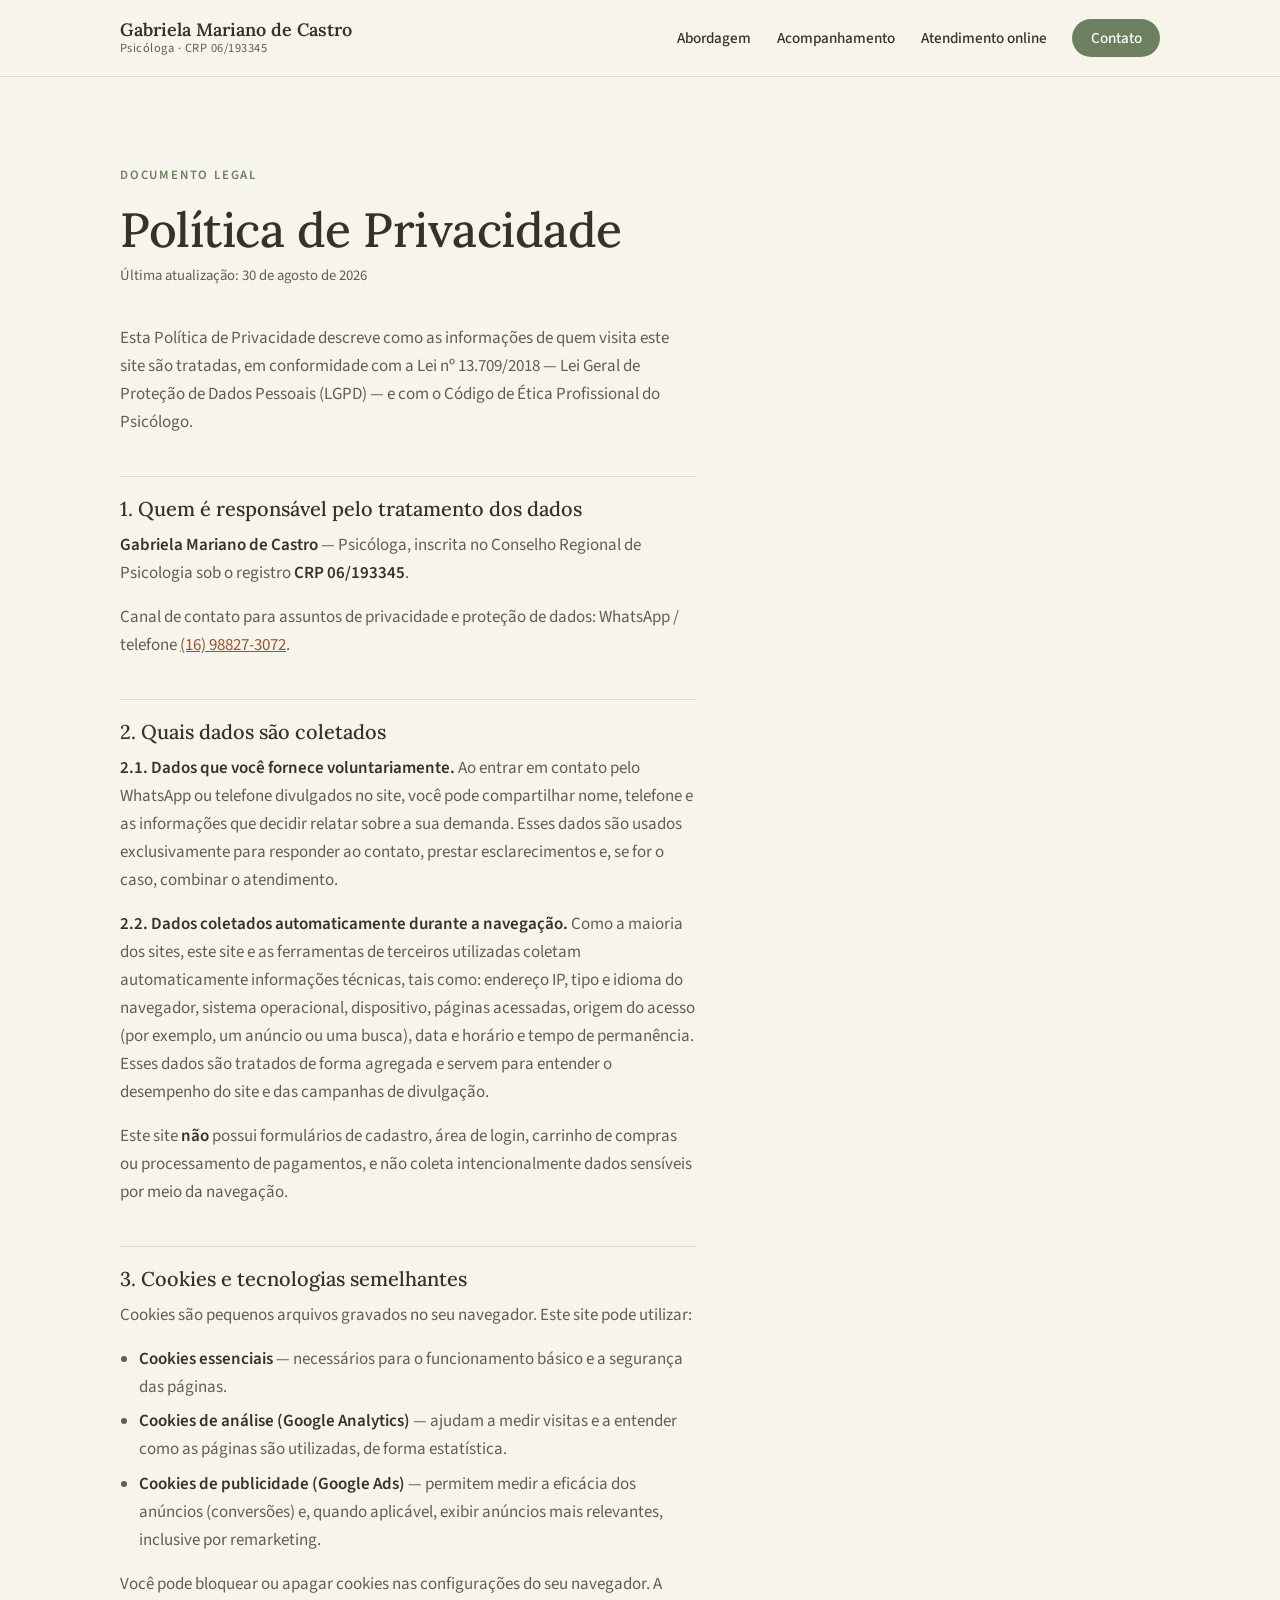
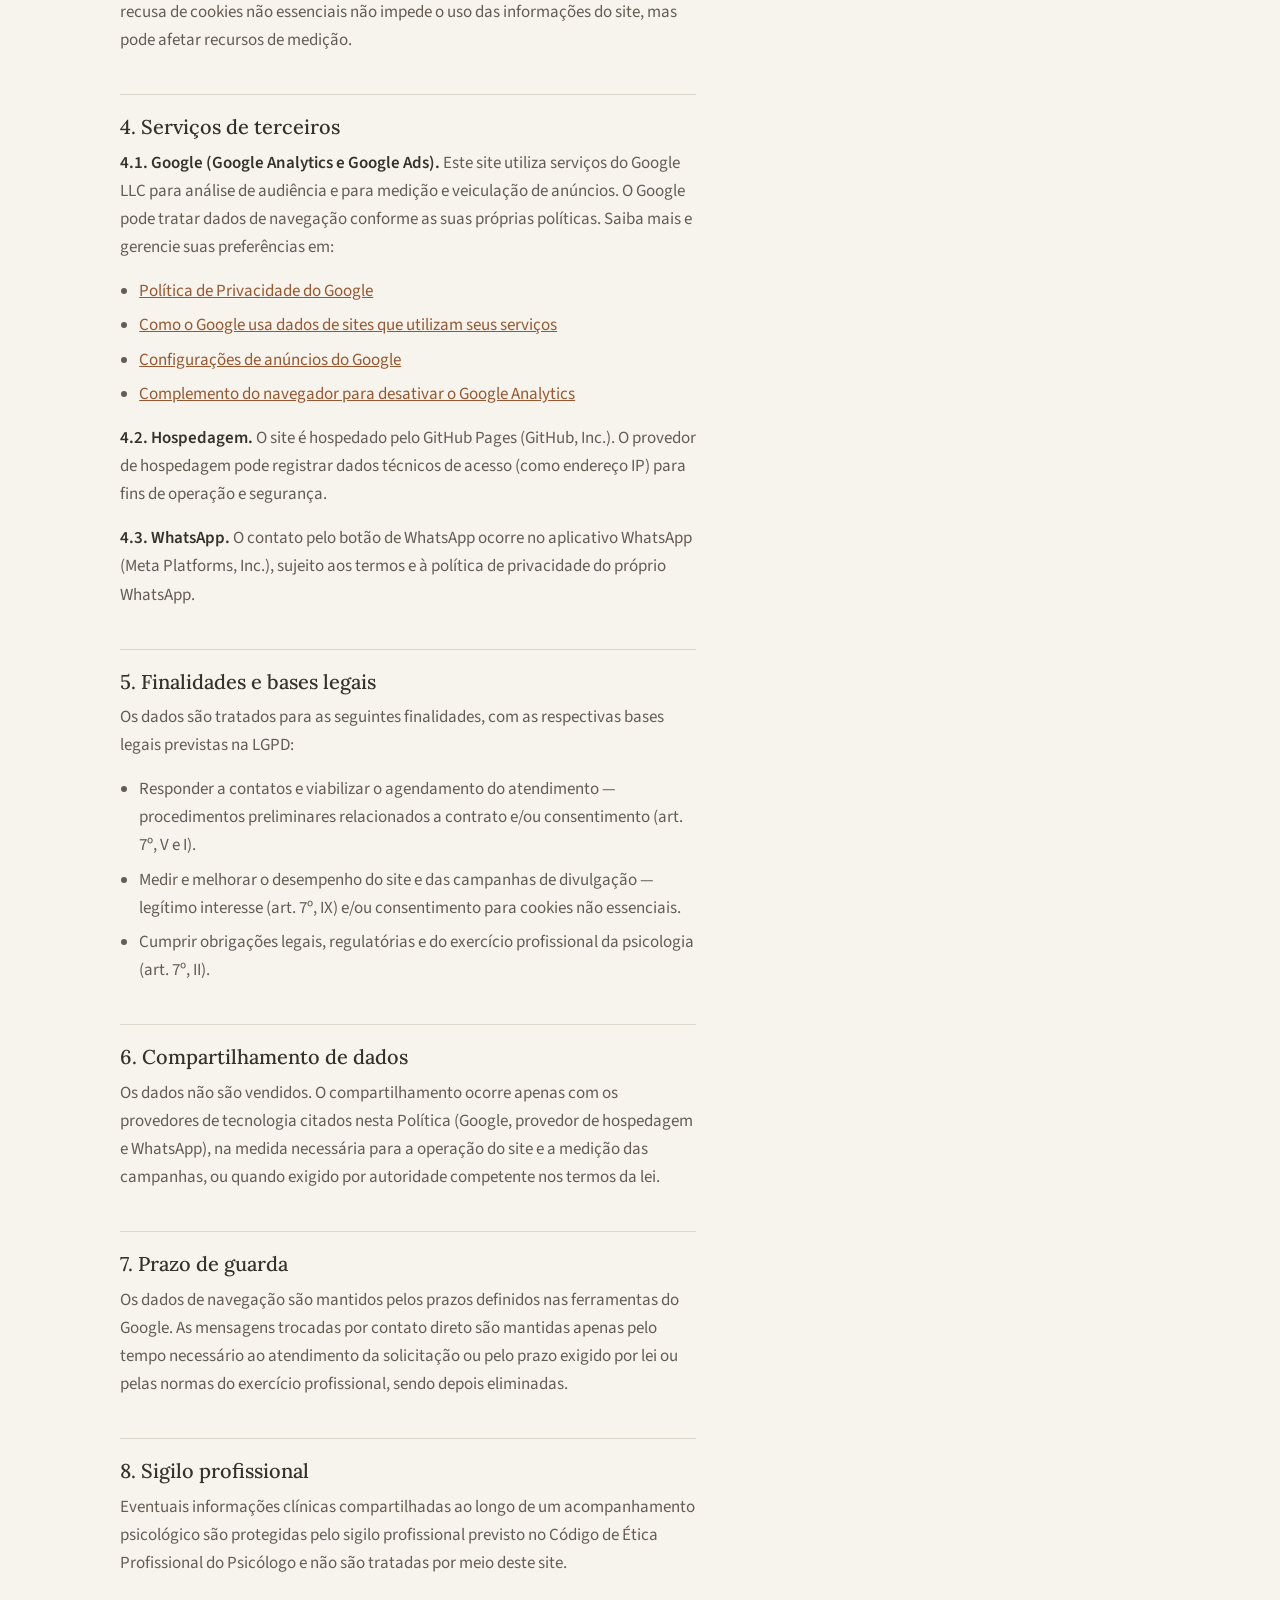
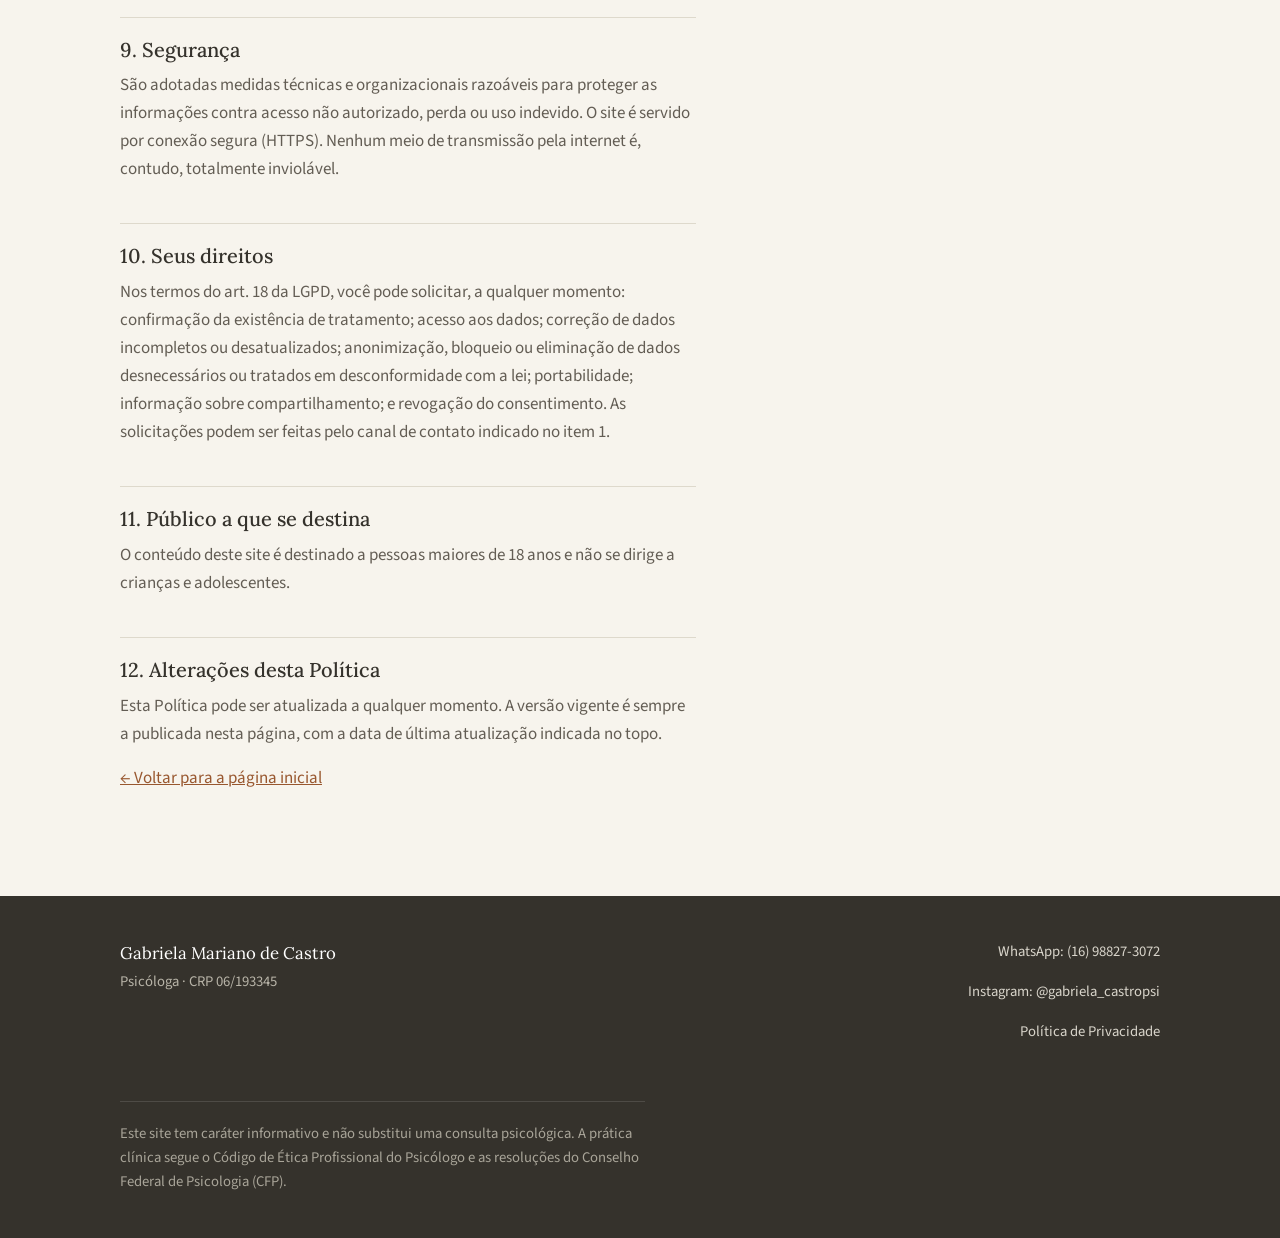
==== politica-de-privacidade.html @ 82c55e6b "Adiciona pagina de Politica de Privacidade (LGPD + Google Ads) e link no rodape" ====
<!DOCTYPE html>
<html lang="pt-BR">
<head>
  <meta charset="UTF-8" />
  <meta name="viewport" content="width=device-width, initial-scale=1.0" />
  <title>Política de Privacidade | Gabriela Mariano de Castro · Psicologia</title>
  <meta name="description" content="Política de Privacidade do site de Gabriela Mariano de Castro (CRP 06/193345): como os dados de navegação e de contato são tratados, uso de cookies, Google Analytics e Google Ads, e seus direitos conforme a LGPD." />
  <meta name="robots" content="index, follow" />

  <link rel="preconnect" href="https://fonts.googleapis.com" />
  <link rel="preconnect" href="https://fonts.gstatic.com" crossorigin />
  <link href="https://fonts.googleapis.com/css2?family=Lora:ital,wght@0,400;0,500;0,600;1,400&family=Source+Sans+3:wght@300;400;500;600&display=swap" rel="stylesheet" />
  <link rel="stylesheet" href="styles.css" />
</head>
<body>
  <a class="skip-link" href="#conteudo">Ir para o conteúdo</a>

  <header class="site-header is-scrolled" id="topo">
    <div class="wrap header-inner">
      <a class="brand" href="index.html">
        <span class="brand-name">Gabriela Mariano de Castro</span>
        <span class="brand-role">Psicóloga · CRP 06/193345</span>
      </a>
      <nav class="nav" aria-label="Navegação principal">
        <ul class="nav-list" id="menu">
          <li><a href="index.html#abordagem">Abordagem</a></li>
          <li><a href="index.html#acompanhamento">Acompanhamento</a></li>
          <li><a href="index.html#online">Atendimento online</a></li>
          <li><a class="nav-cta" href="index.html#contato">Contato</a></li>
        </ul>
      </nav>
    </div>
  </header>

  <main id="conteudo">
    <section class="section legal">
      <div class="wrap">
        <p class="eyebrow">Documento legal</p>
        <h1>Política de Privacidade</h1>
        <p class="legal-updated">Última atualização: 30 de agosto de 2026</p>

        <div class="prose legal-body">
          <p>
            Esta Política de Privacidade descreve como as informações de quem visita
            este site são tratadas, em conformidade com a Lei nº 13.709/2018 — Lei
            Geral de Proteção de Dados Pessoais (LGPD) — e com o Código de Ética
            Profissional do Psicólogo.
          </p>

          <h2>1. Quem é responsável pelo tratamento dos dados</h2>
          <p>
            <strong>Gabriela Mariano de Castro</strong> — Psicóloga, inscrita no
            Conselho Regional de Psicologia sob o registro <strong>CRP 06/193345</strong>.
          </p>
          <p>
            Canal de contato para assuntos de privacidade e proteção de dados:
            WhatsApp / telefone <a href="https://wa.me/5516988273072" target="_blank" rel="noopener">(16) 98827-3072</a>.
          </p>

          <h2>2. Quais dados são coletados</h2>
          <p><strong>2.1. Dados que você fornece voluntariamente.</strong> Ao entrar
          em contato pelo WhatsApp ou telefone divulgados no site, você pode
          compartilhar nome, telefone e as informações que decidir relatar sobre a
          sua demanda. Esses dados são usados exclusivamente para responder ao
          contato, prestar esclarecimentos e, se for o caso, combinar o atendimento.</p>

          <p><strong>2.2. Dados coletados automaticamente durante a navegação.</strong>
          Como a maioria dos sites, este site e as ferramentas de terceiros
          utilizadas coletam automaticamente informações técnicas, tais como:
          endereço IP, tipo e idioma do navegador, sistema operacional, dispositivo,
          páginas acessadas, origem do acesso (por exemplo, um anúncio ou uma busca),
          data e horário e tempo de permanência. Esses dados são tratados de forma
          agregada e servem para entender o desempenho do site e das campanhas de
          divulgação.</p>

          <p>Este site <strong>não</strong> possui formulários de cadastro, área de
          login, carrinho de compras ou processamento de pagamentos, e não coleta
          intencionalmente dados sensíveis por meio da navegação.</p>

          <h2>3. Cookies e tecnologias semelhantes</h2>
          <p>Cookies são pequenos arquivos gravados no seu navegador. Este site pode
          utilizar:</p>
          <ul>
            <li><strong>Cookies essenciais</strong> — necessários para o funcionamento
            básico e a segurança das páginas.</li>
            <li><strong>Cookies de análise (Google Analytics)</strong> — ajudam a
            medir visitas e a entender como as páginas são utilizadas, de forma
            estatística.</li>
            <li><strong>Cookies de publicidade (Google Ads)</strong> — permitem medir
            a eficácia dos anúncios (conversões) e, quando aplicável, exibir anúncios
            mais relevantes, inclusive por remarketing.</li>
          </ul>
          <p>Você pode bloquear ou apagar cookies nas configurações do seu navegador.
          A recusa de cookies não essenciais não impede o uso das informações do site,
          mas pode afetar recursos de medição.</p>

          <h2>4. Serviços de terceiros</h2>
          <p><strong>4.1. Google (Google Analytics e Google Ads).</strong> Este site
          utiliza serviços do Google LLC para análise de audiência e para medição e
          veiculação de anúncios. O Google pode tratar dados de navegação conforme as
          suas próprias políticas. Saiba mais e gerencie suas preferências em:</p>
          <ul>
            <li><a href="https://policies.google.com/privacy?hl=pt-BR" target="_blank" rel="noopener">Política de Privacidade do Google</a></li>
            <li><a href="https://policies.google.com/technologies/partner-sites?hl=pt-BR" target="_blank" rel="noopener">Como o Google usa dados de sites que utilizam seus serviços</a></li>
            <li><a href="https://myadcenter.google.com/" target="_blank" rel="noopener">Configurações de anúncios do Google</a></li>
            <li><a href="https://tools.google.com/dlpage/gaoptout" target="_blank" rel="noopener">Complemento do navegador para desativar o Google Analytics</a></li>
          </ul>
          <p><strong>4.2. Hospedagem.</strong> O site é hospedado pelo GitHub Pages
          (GitHub, Inc.). O provedor de hospedagem pode registrar dados técnicos de
          acesso (como endereço IP) para fins de operação e segurança.</p>
          <p><strong>4.3. WhatsApp.</strong> O contato pelo botão de WhatsApp ocorre no
          aplicativo WhatsApp (Meta Platforms, Inc.), sujeito aos termos e à política
          de privacidade do próprio WhatsApp.</p>

          <h2>5. Finalidades e bases legais</h2>
          <p>Os dados são tratados para as seguintes finalidades, com as respectivas
          bases legais previstas na LGPD:</p>
          <ul>
            <li>Responder a contatos e viabilizar o agendamento do atendimento —
            procedimentos preliminares relacionados a contrato e/ou consentimento
            (art. 7º, V e I).</li>
            <li>Medir e melhorar o desempenho do site e das campanhas de divulgação —
            legítimo interesse (art. 7º, IX) e/ou consentimento para cookies não
            essenciais.</li>
            <li>Cumprir obrigações legais, regulatórias e do exercício profissional da
            psicologia (art. 7º, II).</li>
          </ul>

          <h2>6. Compartilhamento de dados</h2>
          <p>Os dados não são vendidos. O compartilhamento ocorre apenas com os
          provedores de tecnologia citados nesta Política (Google, provedor de
          hospedagem e WhatsApp), na medida necessária para a operação do site e a
          medição das campanhas, ou quando exigido por autoridade competente nos
          termos da lei.</p>

          <h2>7. Prazo de guarda</h2>
          <p>Os dados de navegação são mantidos pelos prazos definidos nas ferramentas
          do Google. As mensagens trocadas por contato direto são mantidas apenas pelo
          tempo necessário ao atendimento da solicitação ou pelo prazo exigido por lei
          ou pelas normas do exercício profissional, sendo depois eliminadas.</p>

          <h2>8. Sigilo profissional</h2>
          <p>Eventuais informações clínicas compartilhadas ao longo de um
          acompanhamento psicológico são protegidas pelo sigilo profissional previsto
          no Código de Ética Profissional do Psicólogo e não são tratadas por meio
          deste site.</p>

          <h2>9. Segurança</h2>
          <p>São adotadas medidas técnicas e organizacionais razoáveis para proteger
          as informações contra acesso não autorizado, perda ou uso indevido. O site é
          servido por conexão segura (HTTPS). Nenhum meio de transmissão pela internet
          é, contudo, totalmente inviolável.</p>

          <h2>10. Seus direitos</h2>
          <p>Nos termos do art. 18 da LGPD, você pode solicitar, a qualquer momento:
          confirmação da existência de tratamento; acesso aos dados; correção de dados
          incompletos ou desatualizados; anonimização, bloqueio ou eliminação de dados
          desnecessários ou tratados em desconformidade com a lei; portabilidade;
          informação sobre compartilhamento; e revogação do consentimento. As
          solicitações podem ser feitas pelo canal de contato indicado no item 1.</p>

          <h2>11. Público a que se destina</h2>
          <p>O conteúdo deste site é destinado a pessoas maiores de 18 anos e não se
          dirige a crianças e adolescentes.</p>

          <h2>12. Alterações desta Política</h2>
          <p>Esta Política pode ser atualizada a qualquer momento. A versão vigente é
          sempre a publicada nesta página, com a data de última atualização indicada
          no topo.</p>

          <p><a href="index.html">← Voltar para a página inicial</a></p>
        </div>
      </div>
    </section>
  </main>

  <footer class="site-footer">
    <div class="wrap footer-inner">
      <div>
        <p class="footer-name">Gabriela Mariano de Castro</p>
        <p class="footer-crp">Psicóloga · CRP 06/193345</p>
      </div>
      <div class="footer-contact">
        <p><a href="https://wa.me/5516988273072" target="_blank" rel="noopener">WhatsApp: (16) 98827-3072</a></p>
        <p><a href="https://www.instagram.com/gabriela_castropsi" target="_blank" rel="noopener">Instagram: @gabriela_castropsi</a></p>
        <p><a href="politica-de-privacidade.html">Política de Privacidade</a></p>
      </div>
      <p class="footer-disclaimer">
        Este site tem caráter informativo e não substitui uma consulta psicológica.
        A prática clínica segue o Código de Ética Profissional do Psicólogo e as
        resoluções do Conselho Federal de Psicologia (CFP).
      </p>
    </div>
  </footer>
</body>
</html>
---- styles.css ----
/* =========================================================
   Gabriela Mariano de Castro — Psicologia
   Paleta: sage / verde musgo · azul pastel · terracota
   Tipografia: Lora (títulos) + Source Sans 3 (texto)
   ========================================================= */

:root {
  --bg:            #F7F4ED;
  --surface:       #FFFFFF;
  --surface-alt:   #EFEDE2;

  --sage:          #8FA37E;   /* sage green */
  --sage-deep:     #6C8060;   /* verde musgo suave */
  --olive:         #A9B58C;   /* verde oliva claro */

  --blue:          #A9C6D4;   /* azul pastel */
  --blue-soft:     #DCE8ED;

  --terracotta:      #B26B47; /* terracota / laranja amarronzado */
  --terracotta-deep: #98572F;
  --terracotta-soft: #E9CDB9;

  --ink:      #35322C;
  --muted:    #635D54;
  --line:     #DED9CC;

  --maxw: 1120px;
  --radius: 14px;
  --shadow: 0 18px 40px -24px rgba(53, 50, 44, 0.35);

  --font-head: "Lora", Georgia, "Times New Roman", serif;
  --font-body: "Source Sans 3", -apple-system, BlinkMacSystemFont, "Segoe UI", Roboto, Helvetica, Arial, sans-serif;
}

/* ---------- Reset-ish ---------- */
*, *::before, *::after { box-sizing: border-box; }
html { scroll-behavior: smooth; scroll-padding-top: 96px; }
body {
  margin: 0;
  background: var(--bg);
  color: var(--ink);
  font-family: var(--font-body);
  font-size: 1.0625rem;
  line-height: 1.65;
  font-weight: 400;
  -webkit-font-smoothing: antialiased;
}
img { max-width: 100%; display: block; }
a { color: var(--terracotta-deep); }

h1, h2, h3 {
  font-family: var(--font-head);
  font-weight: 500;
  line-height: 1.2;
  color: var(--ink);
  margin: 0 0 0.5em;
}
h1 { font-size: clamp(2rem, 4.6vw, 3rem); letter-spacing: -0.01em; }
h2 { font-size: clamp(1.6rem, 3.4vw, 2.25rem); }
h3 { font-size: 1.185rem; }

p { margin: 0 0 1rem; }

.wrap { width: 100%; max-width: var(--maxw); margin: 0 auto; padding: 0 clamp(1.25rem, 4vw, 2.5rem); }

.sr-only {
  position: absolute; width: 1px; height: 1px; padding: 0; margin: -1px;
  overflow: hidden; clip: rect(0 0 0 0); white-space: nowrap; border: 0;
}
.skip-link {
  position: absolute; left: -999px; top: 0; z-index: 100;
  background: var(--ink); color: #fff; padding: 0.6rem 1rem; border-radius: 0 0 8px 0;
}
.skip-link:focus { left: 0; }

.eyebrow {
  font-size: 0.8rem;
  font-weight: 600;
  letter-spacing: 0.14em;
  text-transform: uppercase;
  color: var(--sage-deep);
  margin: 0 0 0.9rem;
}

/* ---------- Header ---------- */
.site-header {
  position: sticky; top: 0; z-index: 50;
  background: rgba(247, 244, 237, 0.85);
  backdrop-filter: saturate(1.4) blur(8px);
  border-bottom: 1px solid transparent;
  transition: border-color .2s ease, background .2s ease;
}
.site-header.is-scrolled {
  border-bottom-color: var(--line);
  background: rgba(247, 244, 237, 0.95);
}
.header-inner {
  display: flex; align-items: center; justify-content: space-between;
  min-height: 76px; gap: 1rem;
}
.brand { display: flex; flex-direction: column; text-decoration: none; line-height: 1.25; }
.brand-name { font-family: var(--font-head); font-size: 1.12rem; color: var(--ink); font-weight: 600; }
.brand-role { font-size: 0.78rem; color: var(--muted); letter-spacing: 0.04em; }

.nav { display: flex; align-items: center; }
.nav-list {
  list-style: none; display: flex; gap: 1.6rem; margin: 0; padding: 0;
  align-items: center;
}
.nav-list a {
  text-decoration: none; color: var(--ink); font-size: 0.95rem; font-weight: 500;
  padding: 0.35rem 0; border-bottom: 2px solid transparent; transition: border-color .15s ease, color .15s ease;
}
.nav-list a:hover { color: var(--sage-deep); border-bottom-color: var(--sage); }
.nav-cta {
  background: var(--sage-deep); color: #fff !important; border-radius: 999px;
  padding: 0.5rem 1.15rem !important; border-bottom: none !important;
}
.nav-cta:hover { background: var(--ink); }

.nav-toggle {
  display: none; width: 44px; height: 44px; border: 1px solid var(--line);
  border-radius: 10px; background: var(--surface); cursor: pointer; position: relative;
}
.nav-toggle-bar, .nav-toggle-bar::before, .nav-toggle-bar::after {
  content: ""; position: absolute; left: 50%; width: 20px; height: 2px;
  background: var(--ink); transform: translateX(-50%); transition: .2s ease;
}
.nav-toggle-bar { top: 50%; margin-top: -1px; }
.nav-toggle-bar::before { top: -6px; }
.nav-toggle-bar::after  { top: 6px; }
.nav-toggle[aria-expanded="true"] .nav-toggle-bar { background: transparent; }
.nav-toggle[aria-expanded="true"] .nav-toggle-bar::before { top: 0; transform: translateX(-50%) rotate(45deg); }
.nav-toggle[aria-expanded="true"] .nav-toggle-bar::after  { top: 0; transform: translateX(-50%) rotate(-45deg); }

/* ---------- Buttons ---------- */
.btn {
  display: inline-block; text-decoration: none; font-weight: 600; font-size: 0.98rem;
  padding: 0.85rem 1.5rem; border-radius: 999px; transition: transform .12s ease, background .18s ease, color .18s ease;
  border: 1.5px solid transparent; text-align: center;
}
.btn:active { transform: translateY(1px); }
.btn-primary { background: var(--terracotta); color: #fff; border-color: var(--terracotta); }
.btn-primary:hover { background: var(--terracotta-deep); border-color: var(--terracotta-deep); }
.btn-ghost { background: transparent; color: var(--ink); border-color: var(--sage-deep); }
.btn-ghost:hover { background: var(--sage-deep); color: #fff; }

/* ---------- Hero ---------- */
.hero {
  background:
    radial-gradient(90% 120% at 88% 0%, rgba(169, 198, 212, 0.28), transparent 60%),
    linear-gradient(180deg, #F1EFE4, var(--bg));
  padding: clamp(2.5rem, 6vw, 4.5rem) 0 clamp(3rem, 7vw, 5rem);
}
.hero-inner {
  display: grid; grid-template-columns: 1.1fr 0.9fr; gap: clamp(2rem, 5vw, 4rem);
  align-items: start;
}
.hero-text .lead {
  font-size: 1.15rem; color: var(--muted); max-width: 34ch; margin-bottom: 1.75rem;
}
.hero-actions { display: flex; flex-wrap: wrap; gap: 0.85rem; margin-bottom: 1.5rem; }
.hero-note {
  font-size: 0.9rem; color: var(--muted); max-width: 46ch; margin: 0;
  padding-left: 0.9rem; border-left: 3px solid var(--olive);
}
.hero-figure {
  margin: 0.35rem 0 0; border-radius: 20px; overflow: hidden; box-shadow: var(--shadow);
}
.hero-figure img { width: 100%; height: 100%; object-fit: cover; object-position: center top; aspect-ratio: 4 / 5; }

/* ---------- Sections ---------- */
.section { padding: clamp(3rem, 7vw, 5.5rem) 0; }
.section-alt { background: var(--surface-alt); }
.section-intro, .section-note {
  color: var(--muted); max-width: 60ch;
}
.section-intro { font-size: 1.08rem; margin-bottom: 2.25rem; }
.section-note {
  font-size: 0.9rem; margin-top: 2.5rem; padding-top: 1.25rem; border-top: 1px solid var(--line);
}

.prose { max-width: 68ch; }
.prose p { color: var(--muted); }
.prose strong { color: var(--ink); font-weight: 600; }
.two-col { max-width: none; }
@media (min-width: 800px) {
  .two-col { columns: 2; column-gap: 3rem; }
  .two-col p { margin-top: 0; break-inside: avoid; }
}

/* ---------- Pillars ---------- */
.pillars {
  list-style: none; margin: 2.75rem 0 0; padding: 0;
  display: grid; grid-template-columns: repeat(auto-fit, minmax(220px, 1fr)); gap: 1.25rem;
}
.pillars li {
  background: var(--surface); border: 1px solid var(--line); border-radius: var(--radius);
  padding: 1.5rem 1.4rem; border-top: 3px solid var(--sage);
}
.pillars h3 { margin-bottom: 0.35rem; }
.pillars p { margin: 0; color: var(--muted); font-size: 0.97rem; }

/* ---------- Cards ---------- */
.cards {
  display: grid; grid-template-columns: repeat(auto-fit, minmax(260px, 1fr)); gap: 1.4rem;
}
.card {
  background: var(--surface); border: 1px solid var(--line); border-radius: var(--radius);
  padding: 1.75rem 1.6rem; box-shadow: var(--shadow);
}
.card h3 { color: var(--sage-deep); margin-bottom: 0.55rem; }
.card p { margin: 0; color: var(--muted); }

/* ---------- Steps ---------- */
.steps {
  display: grid; grid-template-columns: repeat(auto-fit, minmax(240px, 1fr)); gap: 1.75rem;
  margin-top: 1rem;
}
.step { padding-top: 0.5rem; border-top: 2px solid var(--terracotta-soft); }
.step-num {
  font-family: var(--font-head); font-size: 1.5rem; color: var(--terracotta); display: block; margin-bottom: 0.4rem;
}
.step h3 { margin-bottom: 0.35rem; }
.step p { margin: 0; color: var(--muted); font-size: 0.97rem; }

/* ---------- Sobre ---------- */
.sobre-inner {
  display: grid; grid-template-columns: 0.8fr 1.2fr; gap: clamp(2rem, 5vw, 3.5rem); align-items: center;
}
.sobre-figure {
  margin: 0; border-radius: 18px; overflow: hidden; box-shadow: var(--shadow);
}
.sobre-figure img { width: 100%; aspect-ratio: 1 / 1; object-fit: cover; }
.sobre-crp { color: var(--sage-deep); font-weight: 600; margin-top: -0.4rem; margin-bottom: 1.2rem; }
.link-inline {
  display: inline-block; margin-top: 0.5rem; font-weight: 600; text-decoration: none;
  border-bottom: 2px solid var(--terracotta-soft); padding-bottom: 2px;
}
.link-inline:hover { border-bottom-color: var(--terracotta); }

/* ---------- Contato ---------- */
.contato { background: var(--sage-deep); color: #F4F1E8; }
.contato .eyebrow { color: var(--blue-soft); }
.contato h2 { color: #fff; }
.contato-lead { max-width: 54ch; color: #E7E4D6; }
.contato-actions { display: flex; flex-wrap: wrap; gap: 0.85rem; margin: 1.75rem 0 1rem; }
.contato .btn-ghost { color: #fff; border-color: rgba(255,255,255,0.6); }
.contato .btn-ghost:hover { background: #fff; color: var(--sage-deep); }
.contato-note { font-size: 0.9rem; color: #D6D3C4; margin: 0; }

/* ---------- Footer ---------- */
.site-footer { background: var(--ink); color: #D9D5CB; padding: 2.75rem 0; font-size: 0.92rem; }
.footer-inner { display: grid; grid-template-columns: 1fr 1fr; gap: 1.25rem 2rem; }
.footer-name { font-family: var(--font-head); color: #fff; font-size: 1.05rem; margin: 0 0 0.15rem; }
.footer-crp { margin: 0; color: #B8B4A8; }
.footer-contact { text-align: right; }
.footer-contact a { color: #D9D5CB; text-decoration: none; }
.footer-contact a:hover { color: #fff; }
.footer-disclaimer {
  grid-column: 1 / -1; margin: 1.25rem 0 0; padding-top: 1.25rem;
  border-top: 1px solid rgba(255,255,255,0.12); color: #A9A599; max-width: 75ch;
}

/* ---------- Responsive ---------- */
@media (max-width: 860px) {
  .hero-inner { grid-template-columns: 1fr; }
  .hero-figure { order: -1; max-width: 420px; transform: none; }
  .hero-text .lead { max-width: none; }
  .sobre-inner { grid-template-columns: 1fr; }
  .sobre-figure { max-width: 360px; }

  .nav-toggle { display: block; }
  .nav-list {
    position: absolute; top: 76px; left: 0; right: 0;
    flex-direction: column; align-items: stretch; gap: 0;
    background: var(--surface); border-bottom: 1px solid var(--line);
    padding: 0.5rem 1.25rem 1rem; display: none; box-shadow: var(--shadow);
  }
  .nav-list.is-open { display: flex; }
  .nav-list li { border-bottom: 1px solid var(--line); }
  .nav-list li:last-child { border-bottom: none; padding-top: 0.75rem; }
  .nav-list a { display: block; padding: 0.85rem 0; }
  .nav-cta { text-align: center; }
}

@media (max-width: 560px) {
  .footer-inner { grid-template-columns: 1fr; }
  .footer-contact { text-align: left; }
  .btn { width: 100%; }
}

@media (prefers-reduced-motion: reduce) {
  html { scroll-behavior: auto; }
  * { transition: none !important; }
}

/* ---------- Página legal (Política de Privacidade) ---------- */
.legal h1 { margin-bottom: 0.35rem; }
.legal-updated { color: var(--muted); font-size: 0.92rem; margin-bottom: 2.25rem; }
.legal-body { max-width: 72ch; }
.legal-body h2 {
  font-size: 1.25rem; margin-top: 2.5rem; margin-bottom: 0.6rem;
  padding-top: 1.25rem; border-top: 1px solid var(--line);
}
.legal-body p { color: var(--muted); }
.legal-body ul { color: var(--muted); margin: 0 0 1rem; padding-left: 1.2rem; }
.legal-body li { margin-bottom: 0.4rem; }
.legal-body a { overflow-wrap: anywhere; }
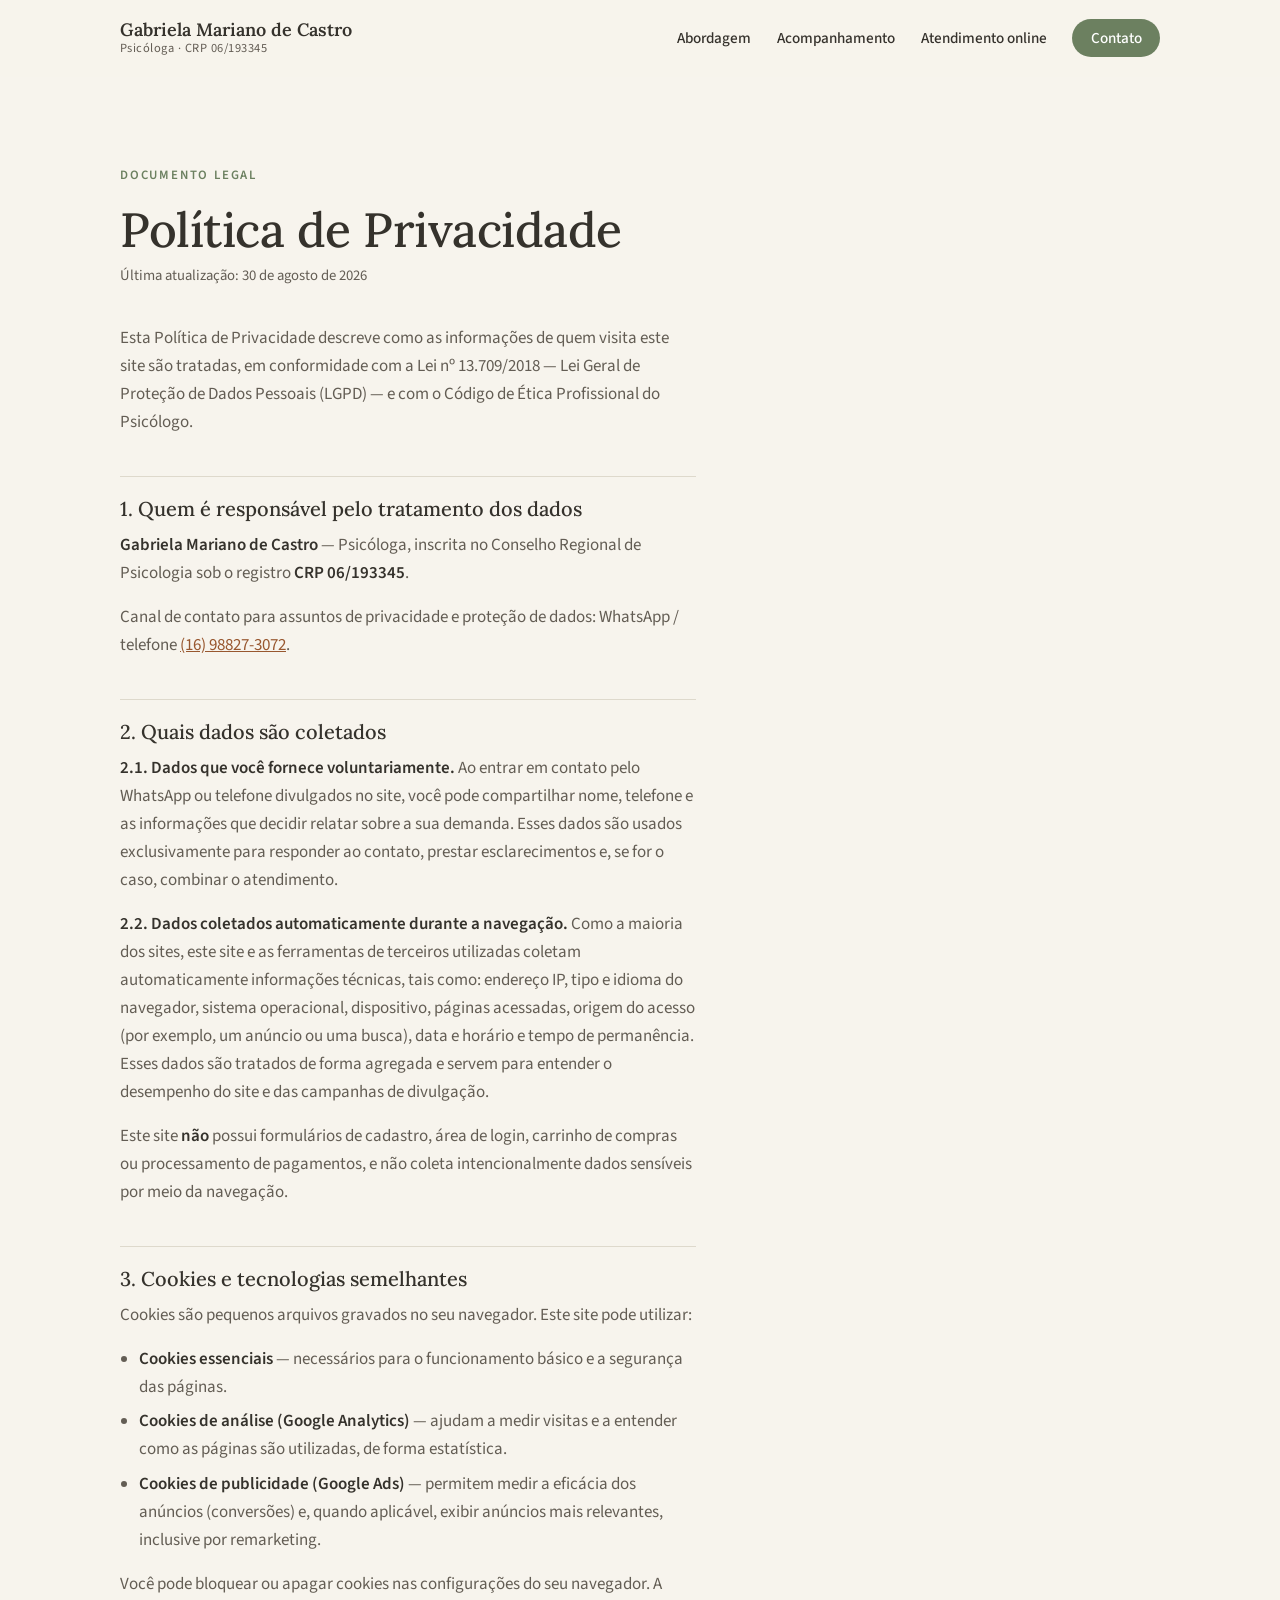
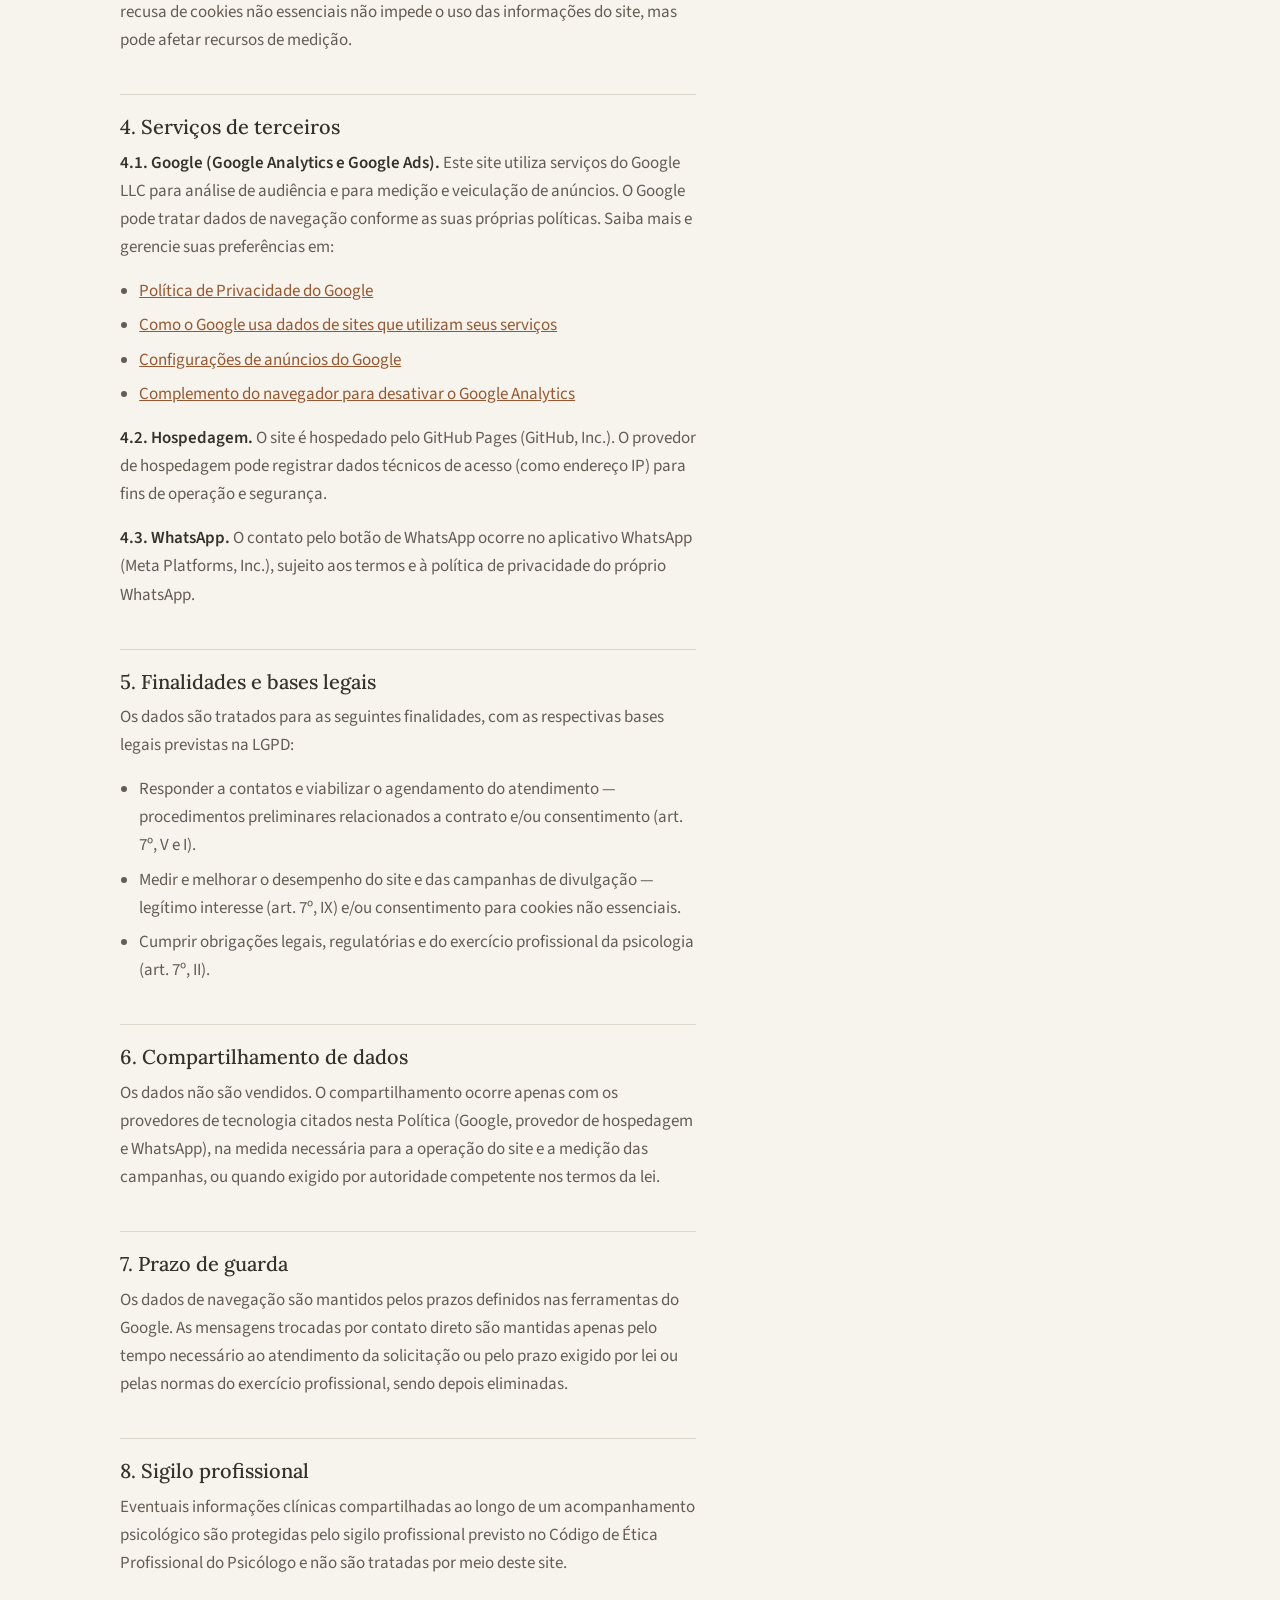
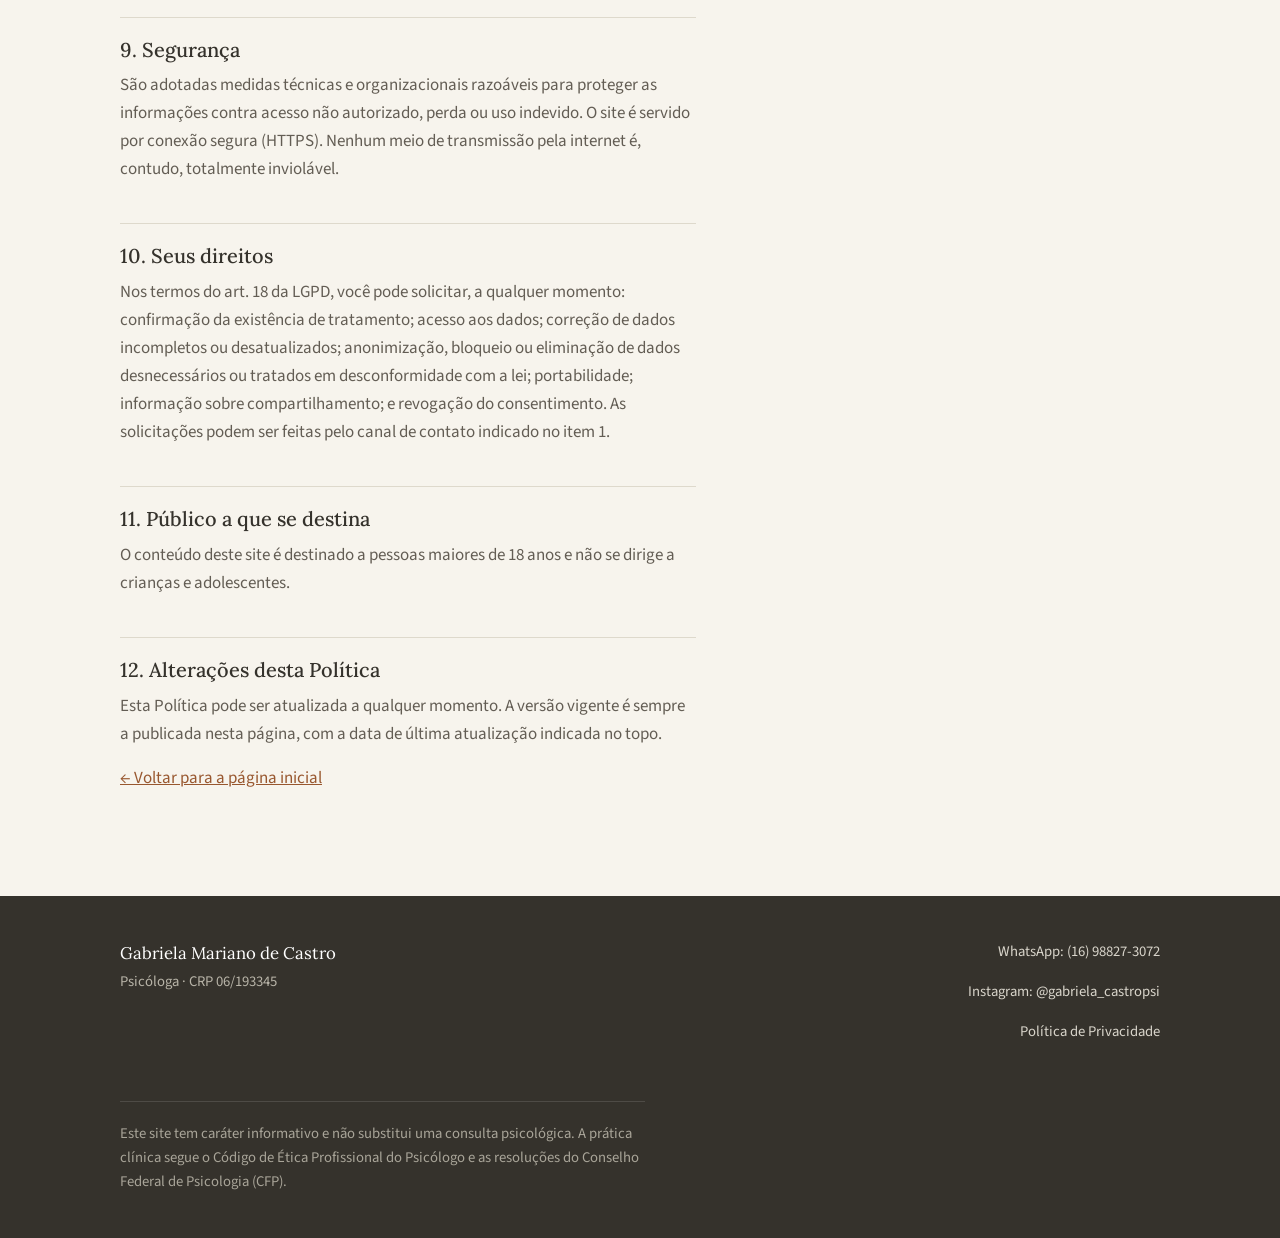
==== commit 87b28c89: "Navegacao por ancora via JS: rola ate a secao sem deixar #secao na URL - script.js compartilhado pel" ====
--- a/politica-de-privacidade.html
+++ b/politica-de-privacidade.html
@@ -192,5 +192,7 @@
       </p>
     </div>
   </footer>
+
+  <script src="script.js"></script>
 </body>
 </html>
